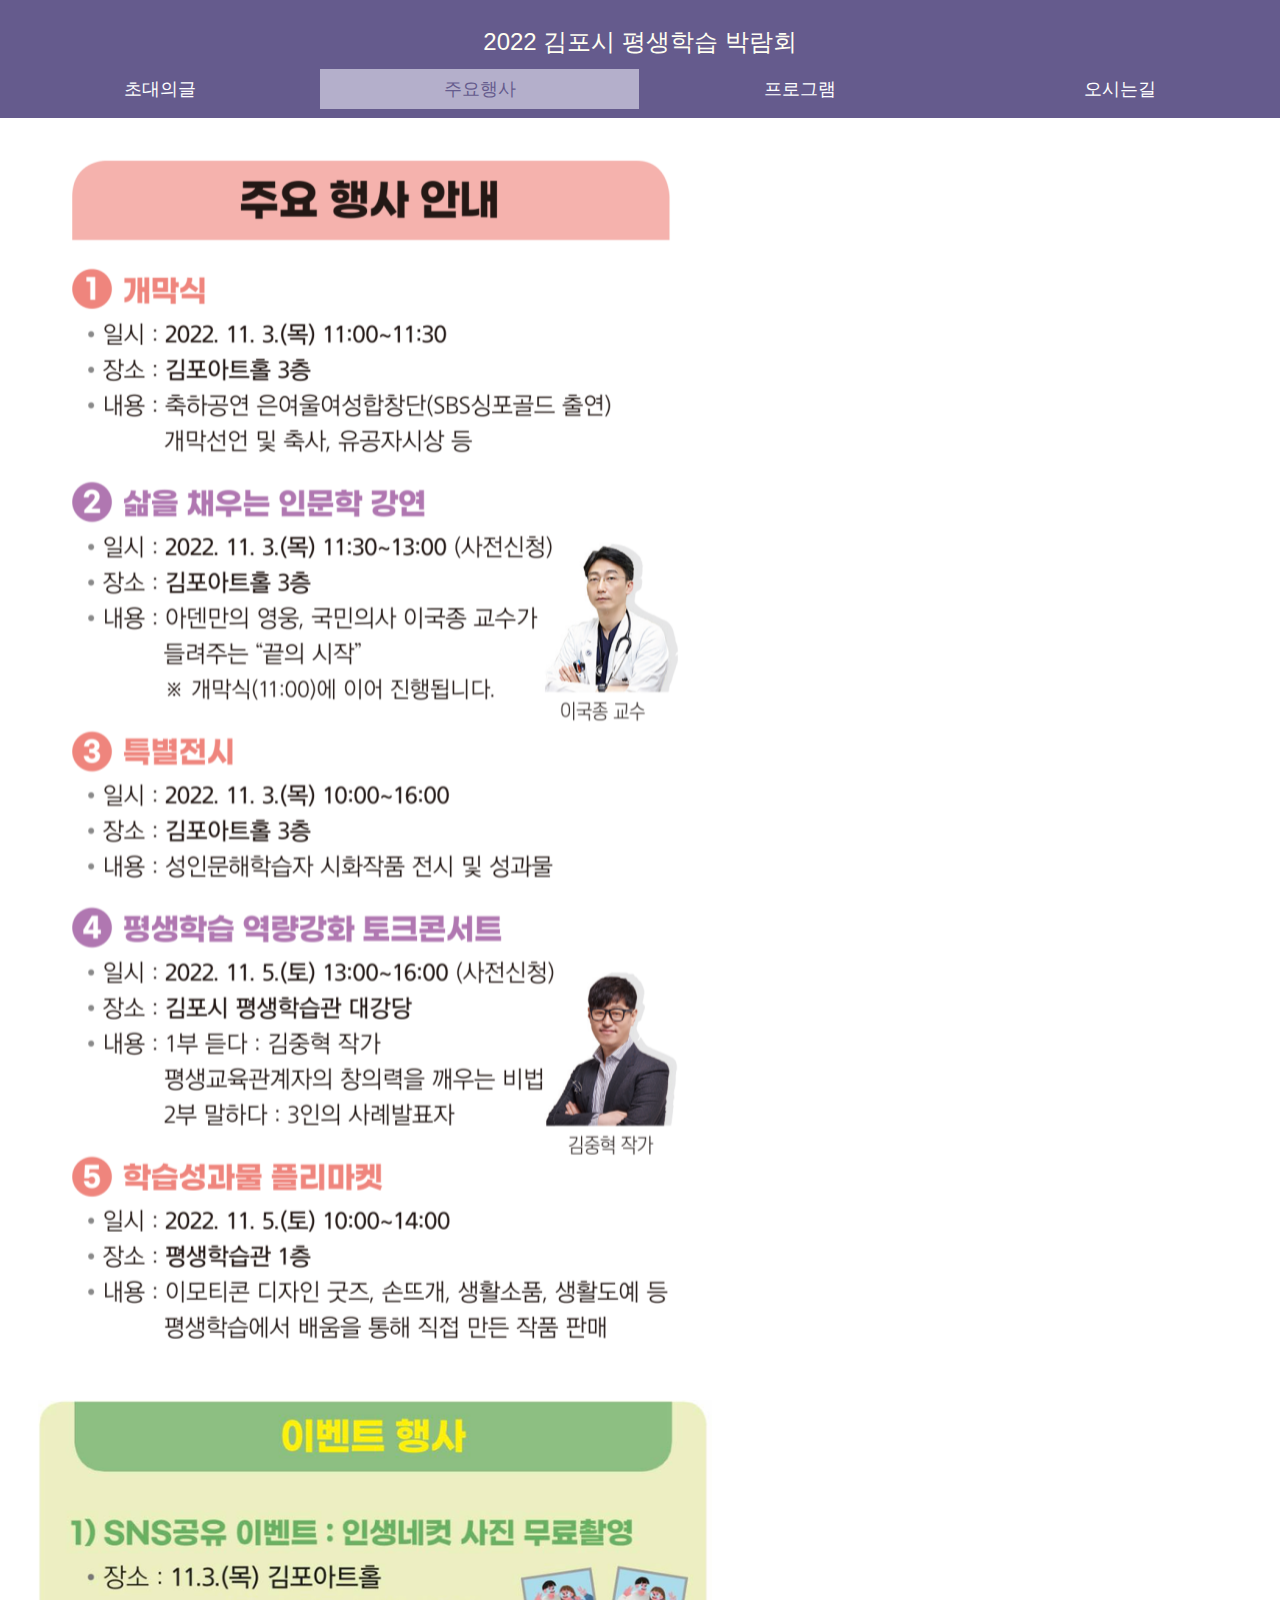
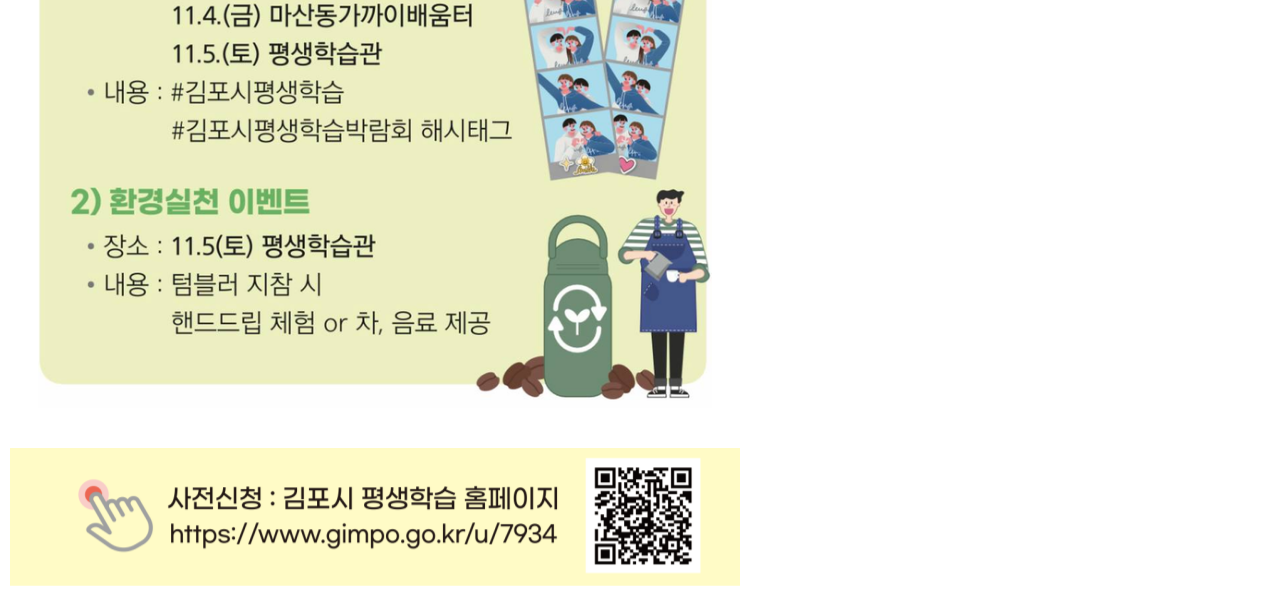
==== page2.html @ 52c3a57b "Add files via upload" ====
<html doctype="html5">

<head>
	<meta charset="UTF-8" />
	<meta name="viewport" content="width=device-width,initial-scale=1.0,minimum-scale=1.0,maximum-scale=1.0,user-scalable=no,viewport-fit=cover"/>
	<link rel="stylesheet" type="text/css" href="./css/style.css"/>
</head>

<body>
	<div id="wrapper">
		<header>
			<div class="heading">2022 김포시 평생학습 박람회</div>
			<div class="nav container">
				<div class="item nav-item"><a href="./index.html">초대의글</a></div>
				<div class="item nav-item focus"><a href="./page2.html">주요행사</a></div>
				<div class="item nav-item"><a href="./page3.html">프로그램</a></div>
				<div class="item nav-item"><a href="./page4.html">오시는길</a></div>
			</div>
		</header>
		<div class="dummy-header"></div>
		<article class="cont ac02">
			<div class="image">
				<img src="imgs/page02.png"/>
			</div>
			<div class="image" id="eventImage">
				<img src="imgs/img-4-1.png" class="mw"/>
			</div>
			<div class="image"><a href="https://gimpo.go.kr/u/7934" target="_blank">
				<img src="imgs/page02-bottom.png"/></a>
			</div>
		</article>
	</div>
</body>

</html>
---- css/style.css ----
html, body, ul, ol, li, a, div, img, span, nav, article,
h1, h2, h3, h4, h5, h6, dd, dt, dl {
  margin: 0;
  padding: 0;
}

div.image {
  text-align: center;
}

#eventImage {
  margin: 40px 0;
}

img {
  max-width: 100%;
  max-height: auto;
}

img.mw {
  max-width: 90%;
}

h1, h2, h3, h4, h5, h6, body, div {
  font-family: "Noto Sans KR", "Noto Sans", "Malgul Gothic", sans-serif;
}

#wrapper {
  max-width: 750px;
  margin: 0px;
  padding: 0;
  width: 100%;
}

header .heading {
  text-align: center;
}

.dummy-header {
  margin: 0;
  padding: 0;
  height: 108px;
  background-color: #f5d1d3;
}

header {
  width: 100%;
  height: 108px;
  padding: 10px 0 0 0;
  position: fixed;
  left: 0px;
  top: 0px;
  z-index: 999;
  background-color: #655b8d;
}

header .heading {
  font-family: "Noto Sans KR", "Noto Sans", "Malgul Gothic", sans-serif;
  font-size: 24px;
  padding-top: 16px;
  color: #fffef1;
  margin-bottom: 0.2em;
}

header .nav {
  display: flex;
  flex-flow: row;
  justify-content: center;
  width: 100%;
  margin-top: 11px;
}

header .nav .item {
  text-align: center;
  flex-grow: 1;
  padding: 8px 0;
  background-color: #655b8d;
  color: red;
  margin-right: 1px;
}

header .nav .item a {
  font-size: 18px;
  text-align: center;
  text-decoration: none;
  color: #fff;
}

header .nav .item.focus {
  background-color: #b4afcb;
}

header .nav .item.focus a {
  color: #655b8d;
}

article {
  padding: 10em 0 auto 0;
  margin: 0;
  min-height: 800px;
  width: 100%;
}

article h1, article h2, article h3, article h4 {
  color: #655b8d;
}

article.ac01 {
  background-color: #f5d1d3;
}

article.ac02 {
  background-color: #fff;
}

article h1, article h2, article h3 {
  display: block;
  padding: 1em 0 0.4em 1em;
}

article .notebox {
  margin: 1em;
  padding: 1em;
  border-radius: 8px;
  border: 1px solid #655b8d;
  background-color: #fff;
  color: #655b8d;
}

.maps {
  width: 90%;
  padding: 5%;
  max-height: 500px;
}

.maps iframe {
  width: 100%;
  height: 100%;
}
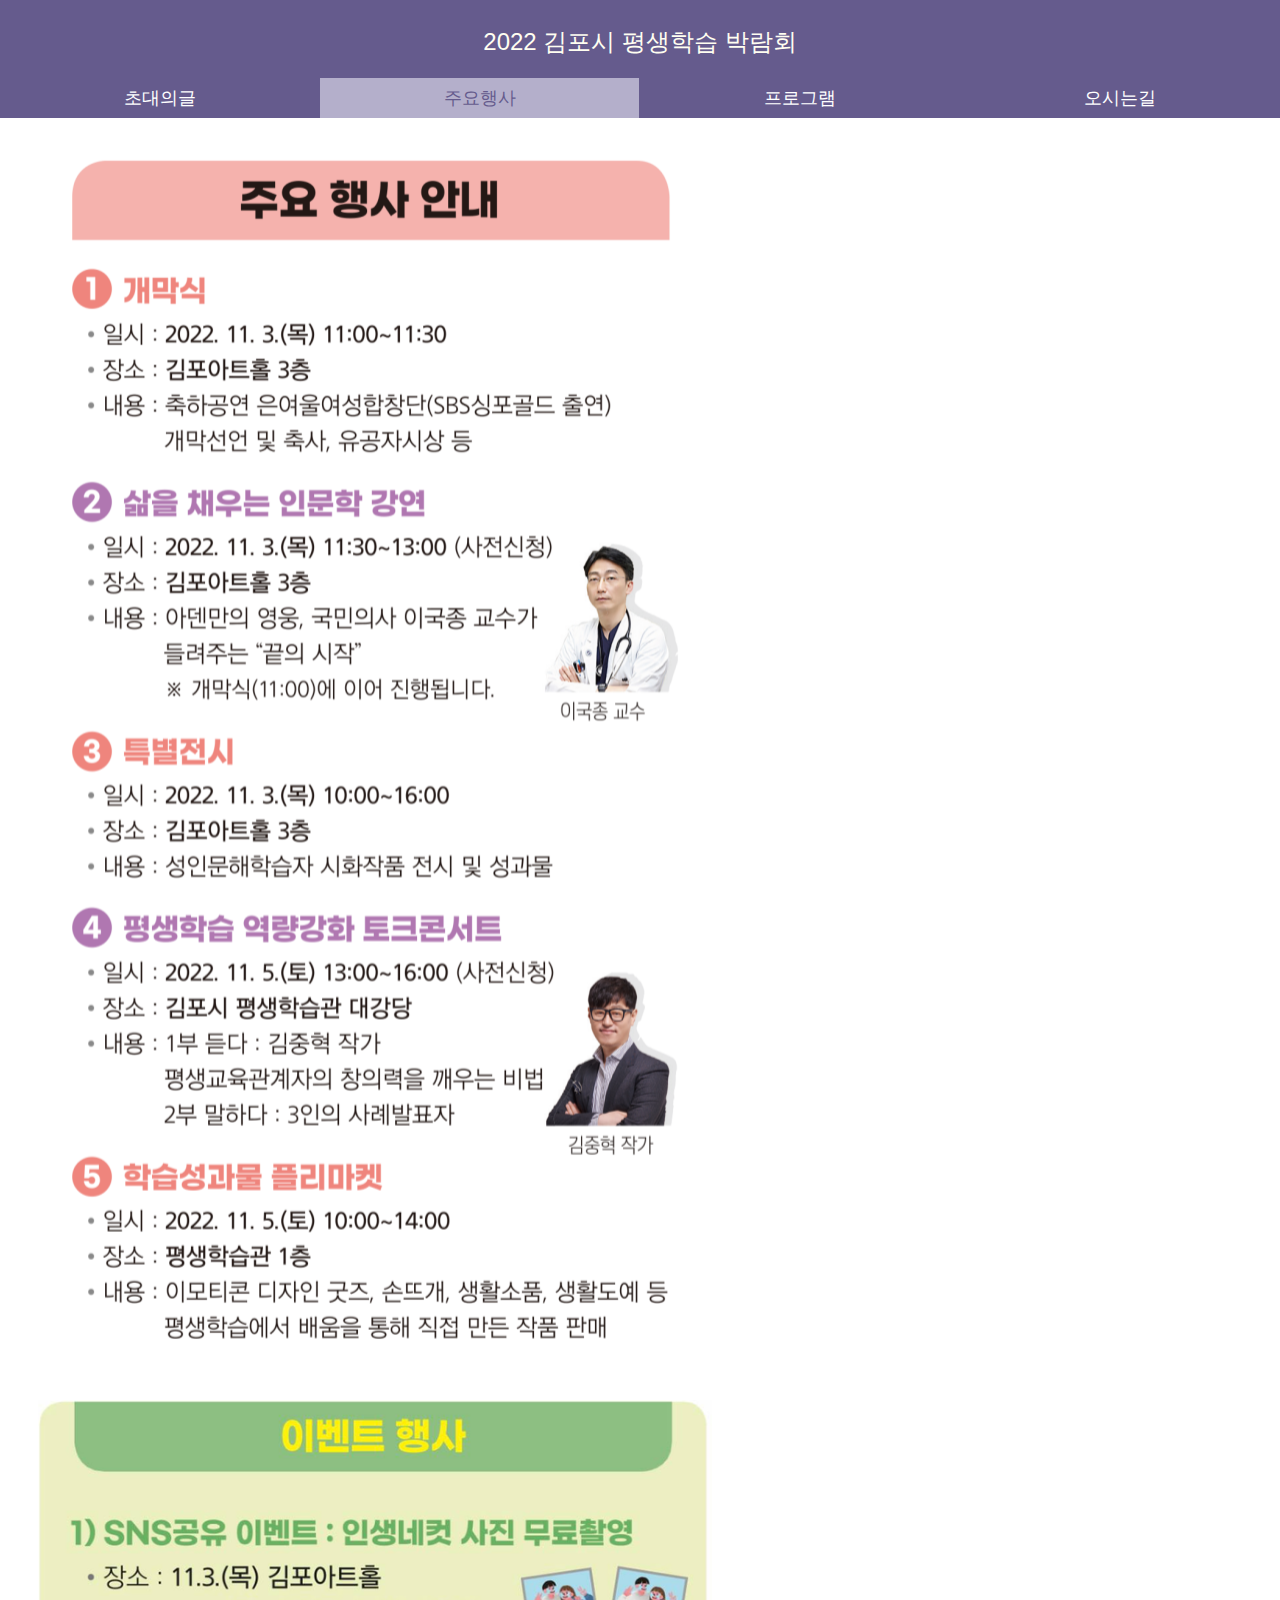
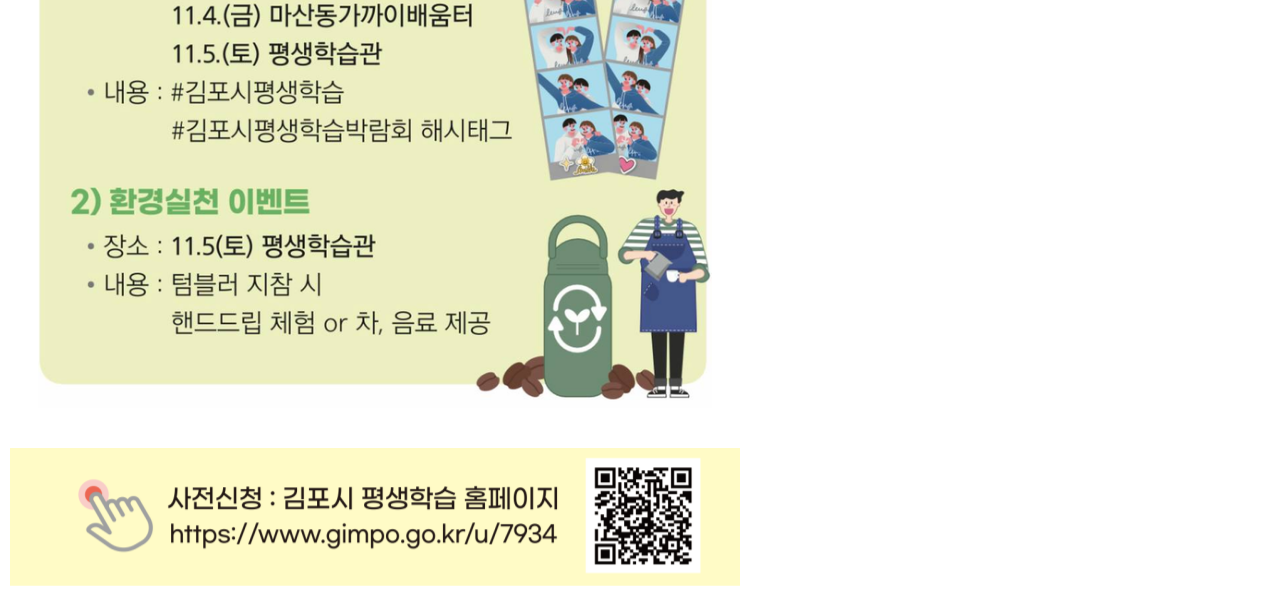
==== commit 4b19706a: "Update page2.html" ====
--- a/page2.html
+++ b/page2.html
@@ -9,7 +9,7 @@
 <body>
 	<div id="wrapper">
 		<header>
-			<div class="heading">2022 김포시 평생학습 박람회</div>
+			<div class="heading"><a href="./index.html">2022 김포시 평생학습 박람회</a></div>
 			<div class="nav container">
 				<div class="item nav-item"><a href="./index.html">초대의글</a></div>
 				<div class="item nav-item focus"><a href="./page2.html">주요행사</a></div>
--- a/css/style.css
+++ b/css/style.css
@@ -62,7 +62,14 @@
   margin-bottom: 0.2em;
 }
 
+header .heading a {
+  text-decoration: none;
+  color: #fffef1;
+}
+
 header .nav {
+  position: absolute;
+  bottom: 0;
   display: flex;
   flex-flow: row;
   justify-content: center;
@@ -137,3 +144,4 @@
   width: 100%;
   height: 100%;
 }
+
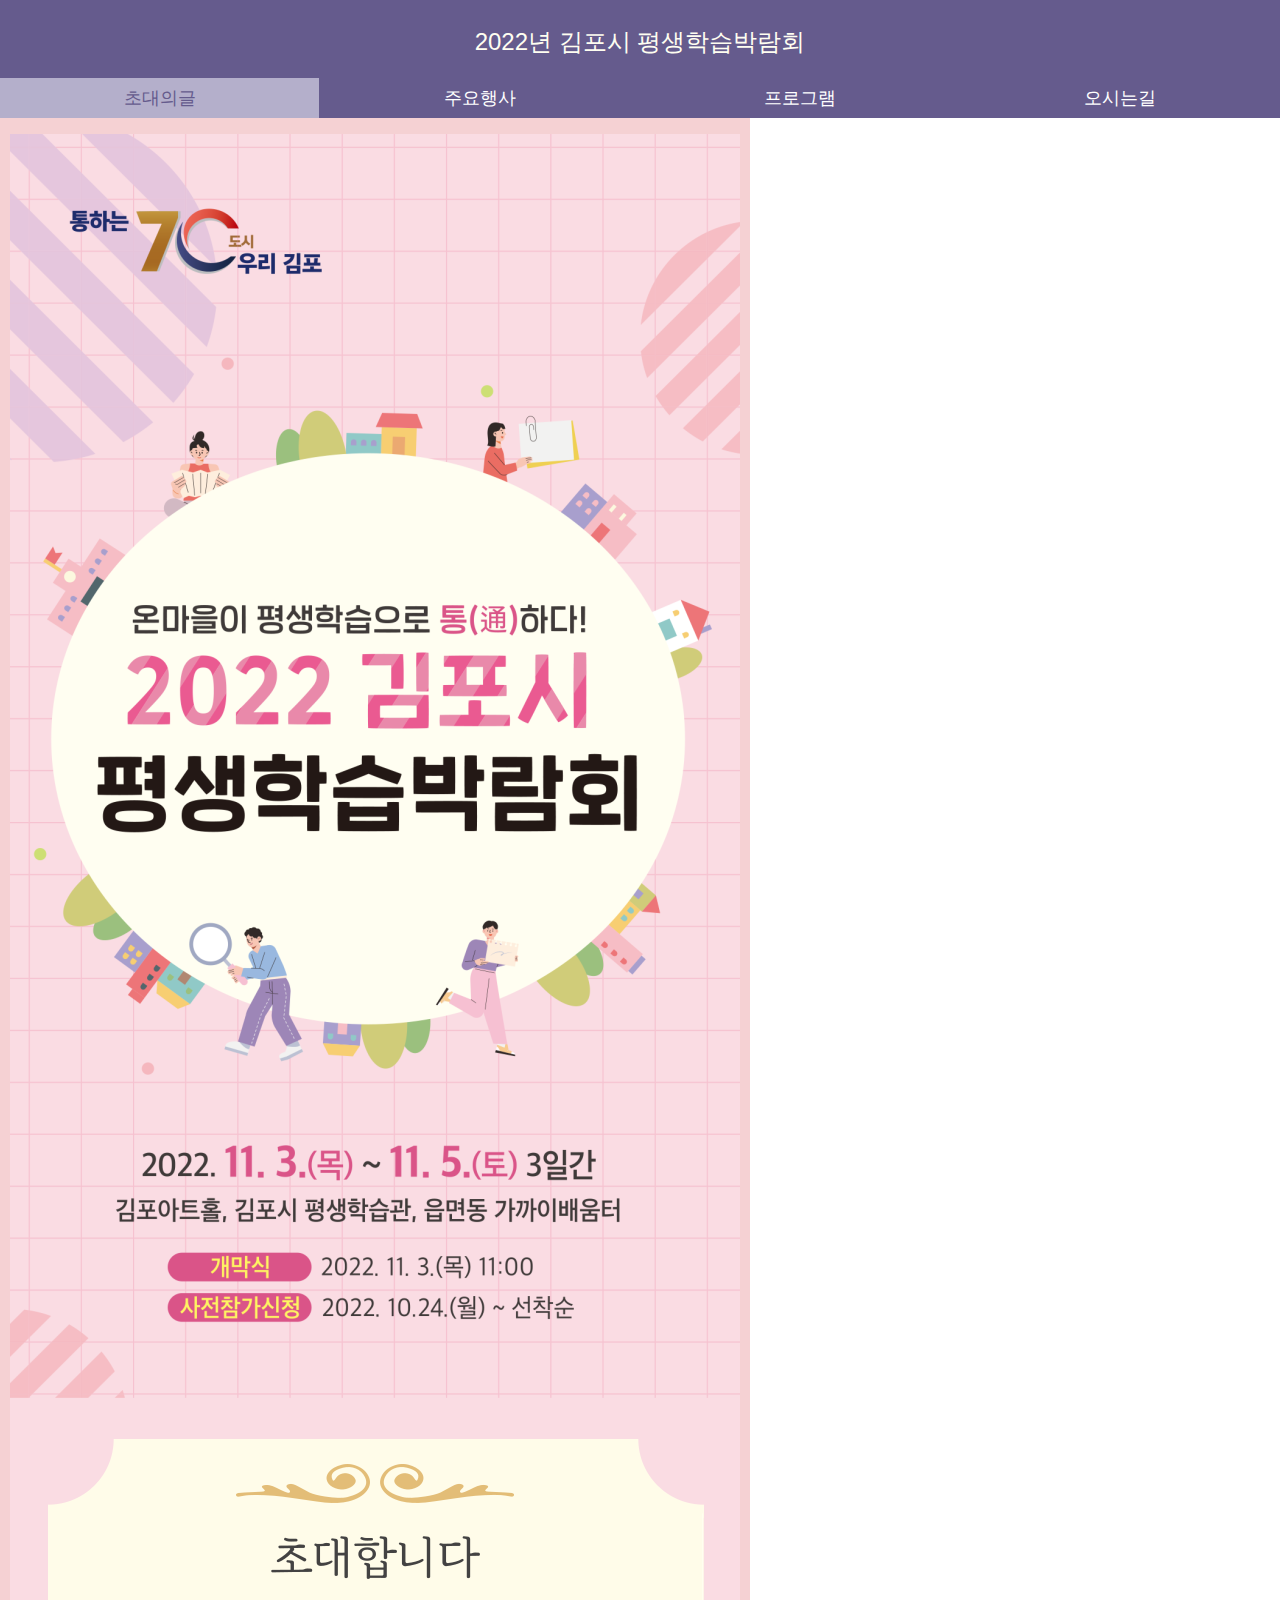
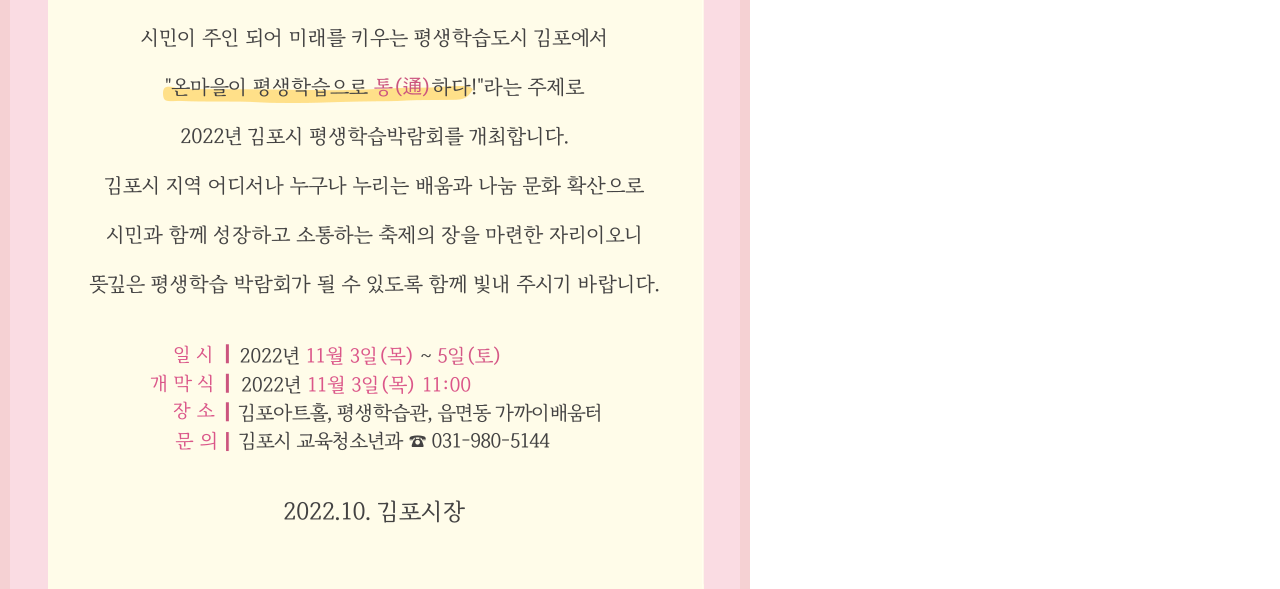
==== commit 4e703261: "Update page2.html" ====
--- a/page2.html
+++ b/page2.html
@@ -9,7 +9,41 @@
 <body>
 	<div id="wrapper">
 		<header>
-			<div class="heading"><a href="./index.html">2022 김포시 평생학습 박람회</a></div>
+			<div class="heading"><a href="./index.html"><html doctype="html5">
+
+<head>
+	<meta charset="UTF-8" />
+	<meta name="viewport" content="width=device-width,initial-scale=1.0,minimum-scale=1.0,maximum-scale=1.0,user-scalable=no,viewport-fit=cover"/>
+	<meta property="og:url" content="https://gimpo-edu.github.io/index.html" />
+	<meta property="og:title" content="2022년 김포시 평생학습박람회" />
+	<meta property="og:description" content="11.3.(목) ~ 11.5.(토) 3일간 김포아트홀, 김포시 평생학습관, 읍면동 가까이배움터" />
+	<meta property="og:image" content="https://gimpo-edu.github.io/imgs/thumb.png" />
+	<title>2022 김포시 평생학습 박람회</title>
+	<link rel="stylesheet" type="text/css" href="./css/style.css"/>
+</head>
+
+<body>
+	<div id="wrapper">
+		<header>
+			<div class="heading">2022년 김포시 평생학습박람회</div>
+			<div class="nav container">
+				<div class="item nav-item focus"><a href="./index.html">초대의글</a></div>
+				<div class="item nav-item"><a href="./page2.html">주요행사</a></div>
+				<div class="item nav-item"><a href="./page3.html">프로그램</a></div>
+				<div class="item nav-item"><a href="./page4.html">오시는길</a></div>
+			</div>
+		</header>
+		<div class="dummy-header"></div>
+		<article class="cont ac01">
+			<div class="image">
+				<img src="imgs/page01.png"/>
+			</div>
+		</article>
+	</div>
+</body>
+
+</html>
+</a></div>
 			<div class="nav container">
 				<div class="item nav-item"><a href="./index.html">초대의글</a></div>
 				<div class="item nav-item focus"><a href="./page2.html">주요행사</a></div>
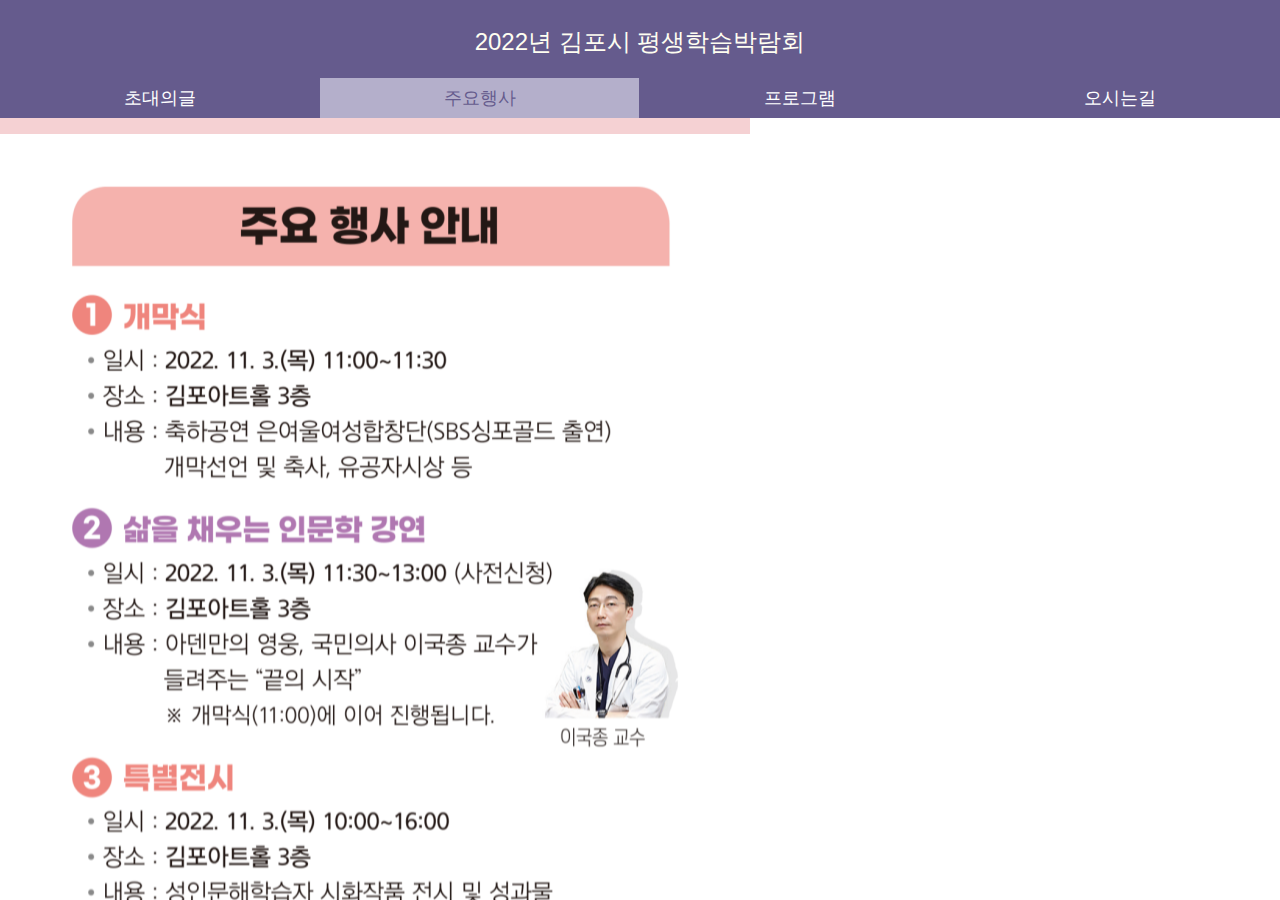
==== commit ed960d14: "Update page2.html" ====
--- a/page2.html
+++ b/page2.html
@@ -27,24 +27,6 @@
 		<header>
 			<div class="heading">2022년 김포시 평생학습박람회</div>
 			<div class="nav container">
-				<div class="item nav-item focus"><a href="./index.html">초대의글</a></div>
-				<div class="item nav-item"><a href="./page2.html">주요행사</a></div>
-				<div class="item nav-item"><a href="./page3.html">프로그램</a></div>
-				<div class="item nav-item"><a href="./page4.html">오시는길</a></div>
-			</div>
-		</header>
-		<div class="dummy-header"></div>
-		<article class="cont ac01">
-			<div class="image">
-				<img src="imgs/page01.png"/>
-			</div>
-		</article>
-	</div>
-</body>
-
-</html>
-</a></div>
-			<div class="nav container">
 				<div class="item nav-item"><a href="./index.html">초대의글</a></div>
 				<div class="item nav-item focus"><a href="./page2.html">주요행사</a></div>
 				<div class="item nav-item"><a href="./page3.html">프로그램</a></div>
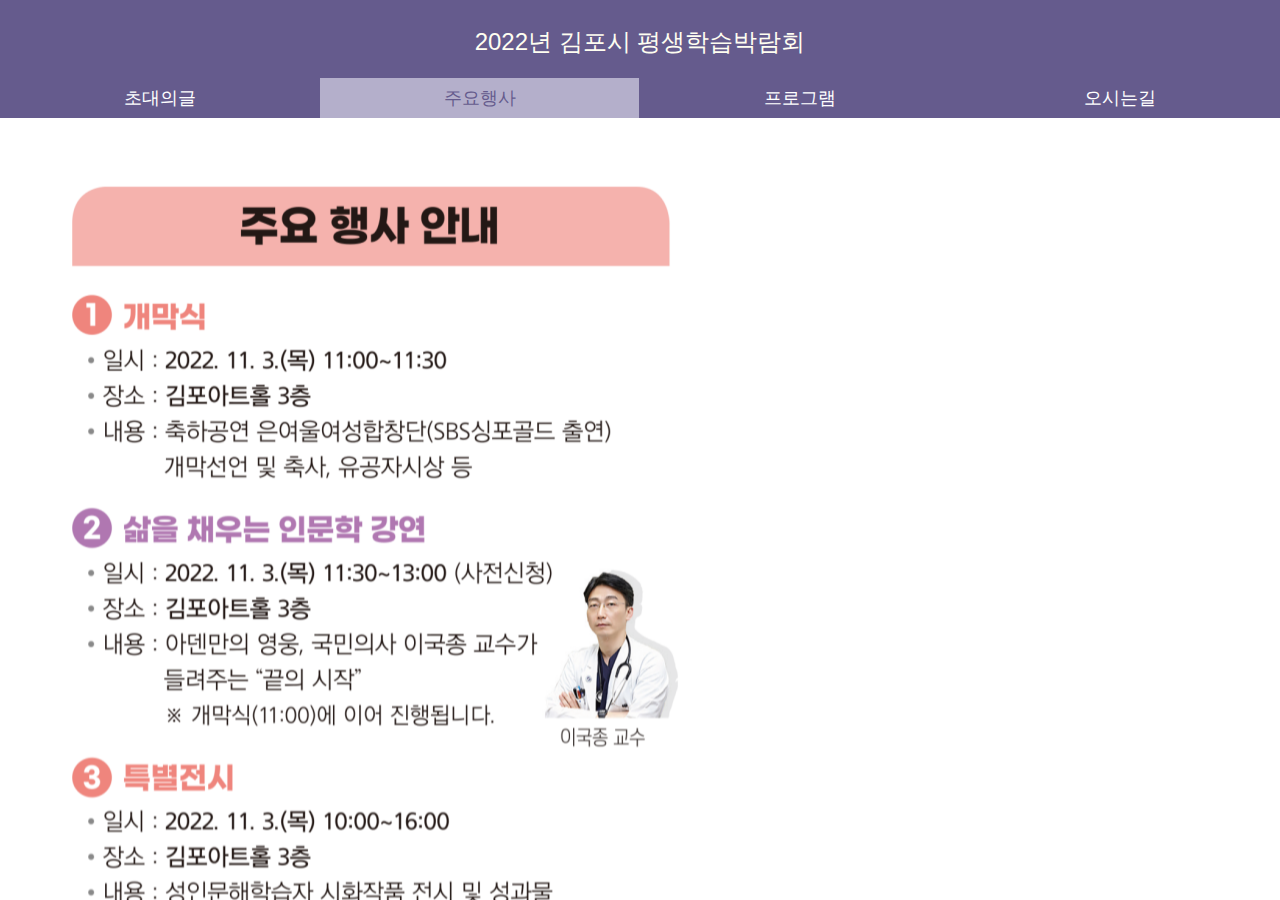
==== commit f087103f: "Update page2.html" ====
--- a/page2.html
+++ b/page2.html
@@ -33,7 +33,7 @@
 				<div class="item nav-item"><a href="./page4.html">오시는길</a></div>
 			</div>
 		</header>
-		<div class="dummy-header"></div>
+		<div class="dummy-header" style="background-color:#fff;"></div>
 		<article class="cont ac02">
 			<div class="image">
 				<img src="imgs/page02.png"/>
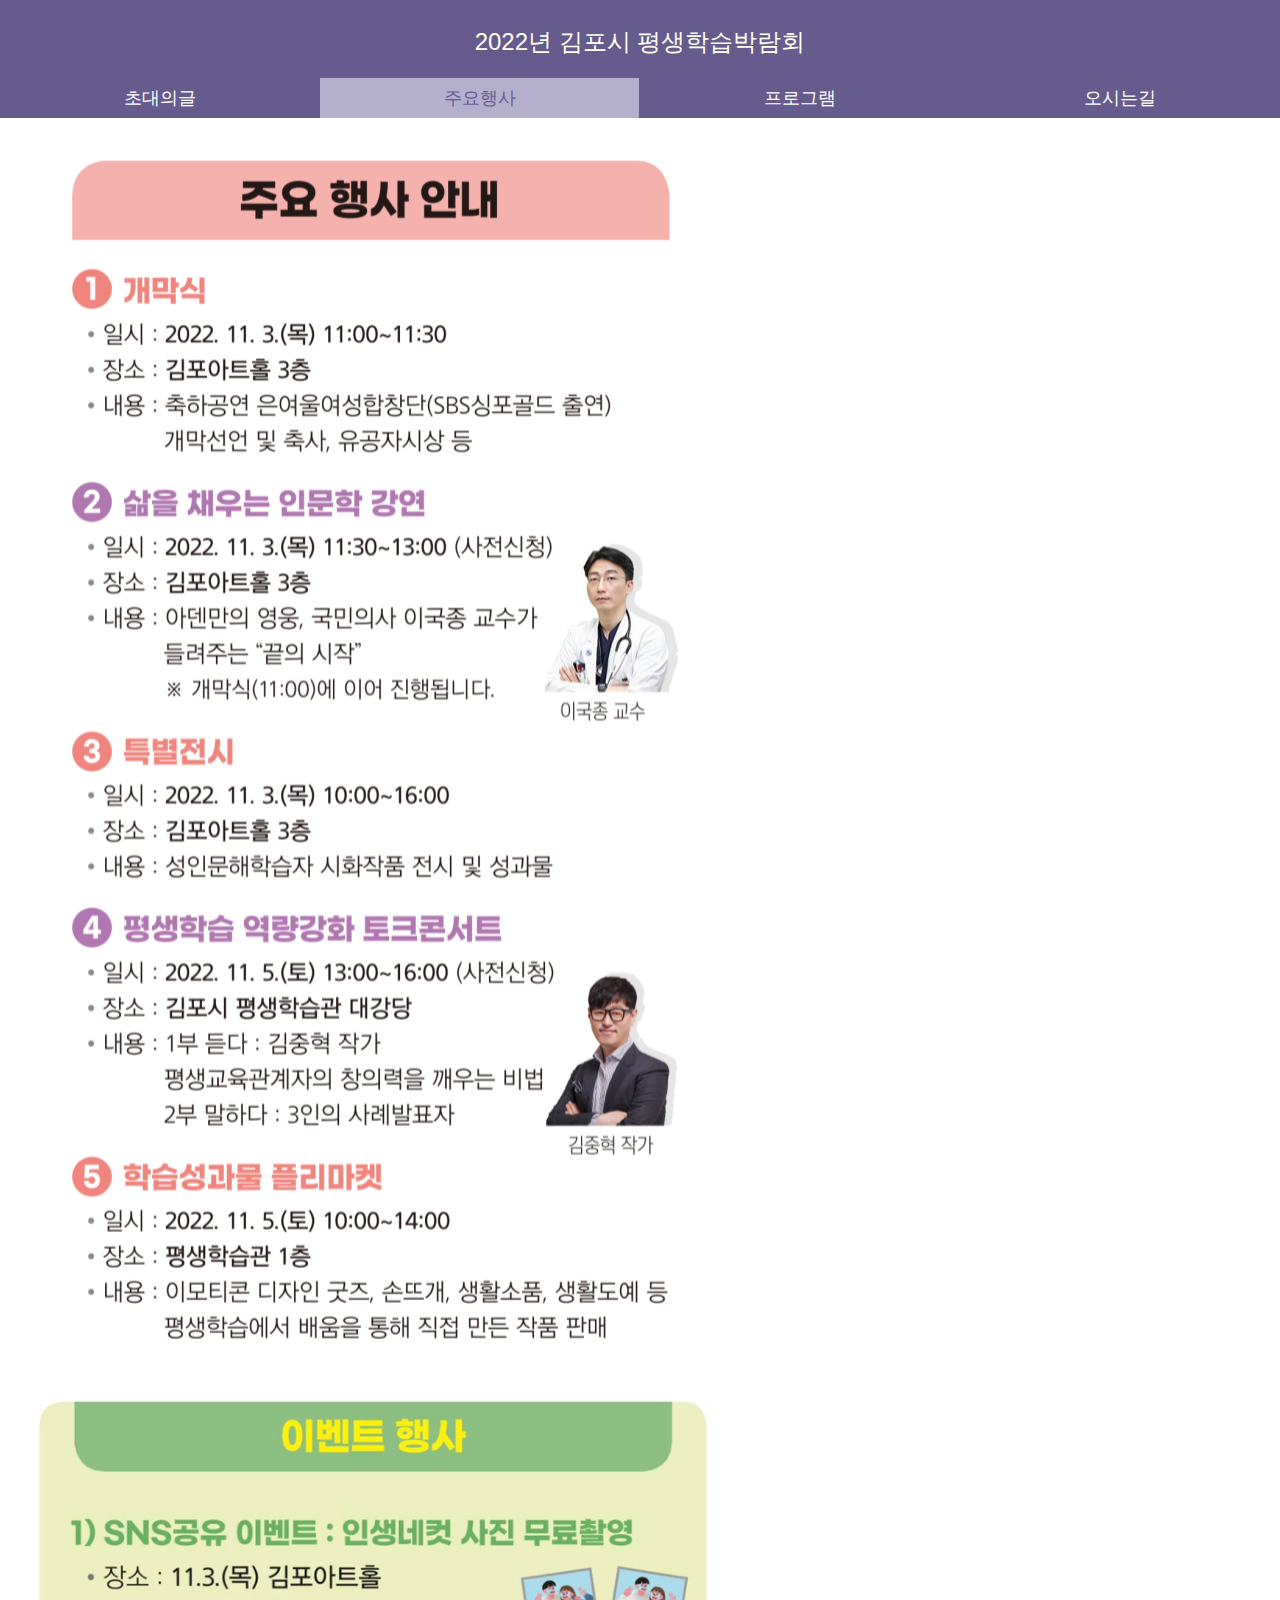
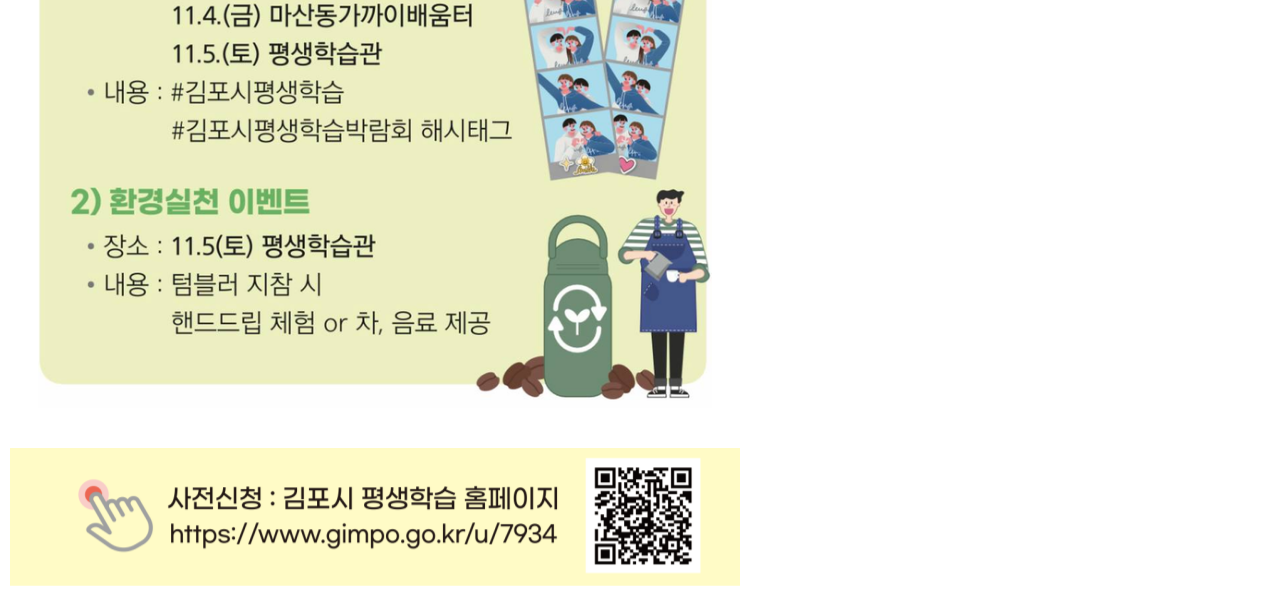
==== commit 09d5f434: "Update page2.html" ====
--- a/page2.html
+++ b/page2.html
@@ -9,23 +9,7 @@
 <body>
 	<div id="wrapper">
 		<header>
-			<div class="heading"><a href="./index.html"><html doctype="html5">
-
-<head>
-	<meta charset="UTF-8" />
-	<meta name="viewport" content="width=device-width,initial-scale=1.0,minimum-scale=1.0,maximum-scale=1.0,user-scalable=no,viewport-fit=cover"/>
-	<meta property="og:url" content="https://gimpo-edu.github.io/index.html" />
-	<meta property="og:title" content="2022년 김포시 평생학습박람회" />
-	<meta property="og:description" content="11.3.(목) ~ 11.5.(토) 3일간 김포아트홀, 김포시 평생학습관, 읍면동 가까이배움터" />
-	<meta property="og:image" content="https://gimpo-edu.github.io/imgs/thumb.png" />
-	<title>2022 김포시 평생학습 박람회</title>
-	<link rel="stylesheet" type="text/css" href="./css/style.css"/>
-</head>
-
-<body>
-	<div id="wrapper">
-		<header>
-			<div class="heading">2022년 김포시 평생학습박람회</div>
+			<div class="heading"><a href="./index.html">2022년 김포시 평생학습박람회</div>
 			<div class="nav container">
 				<div class="item nav-item"><a href="./index.html">초대의글</a></div>
 				<div class="item nav-item focus"><a href="./page2.html">주요행사</a></div>
